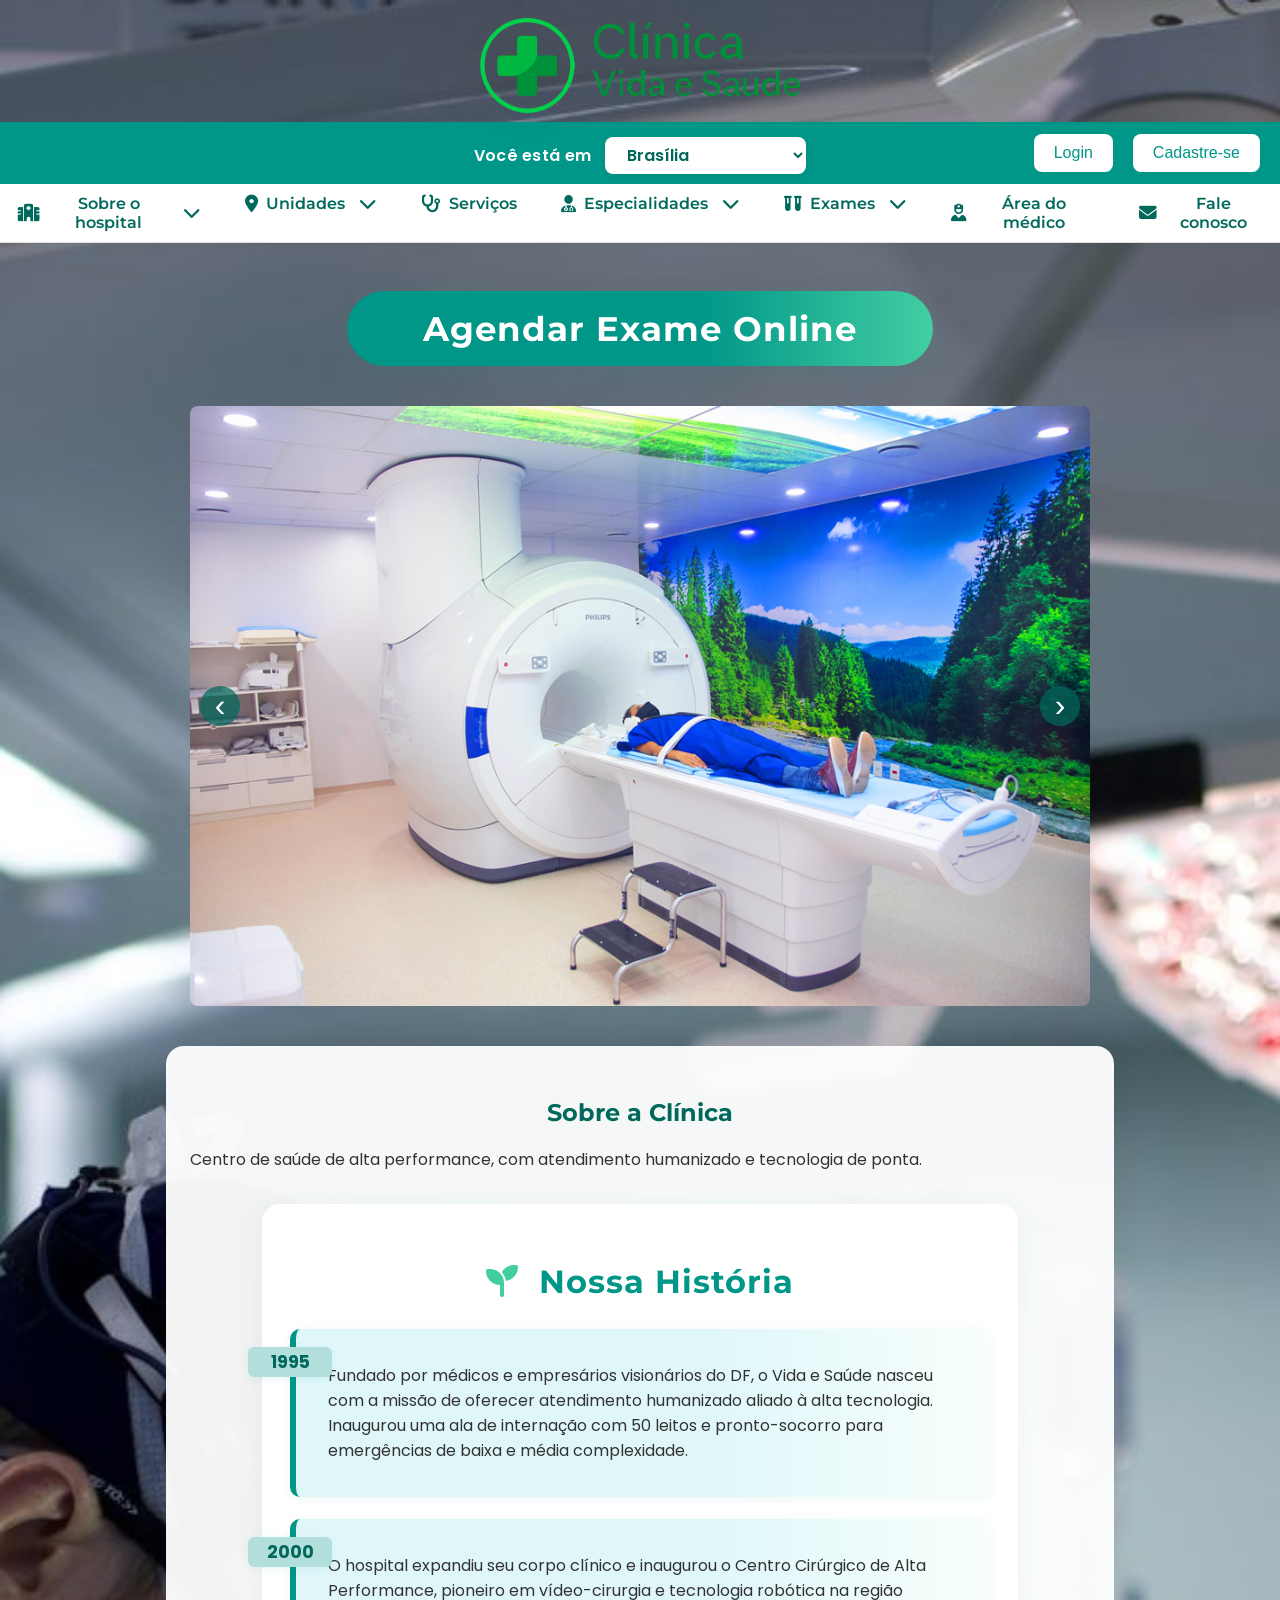
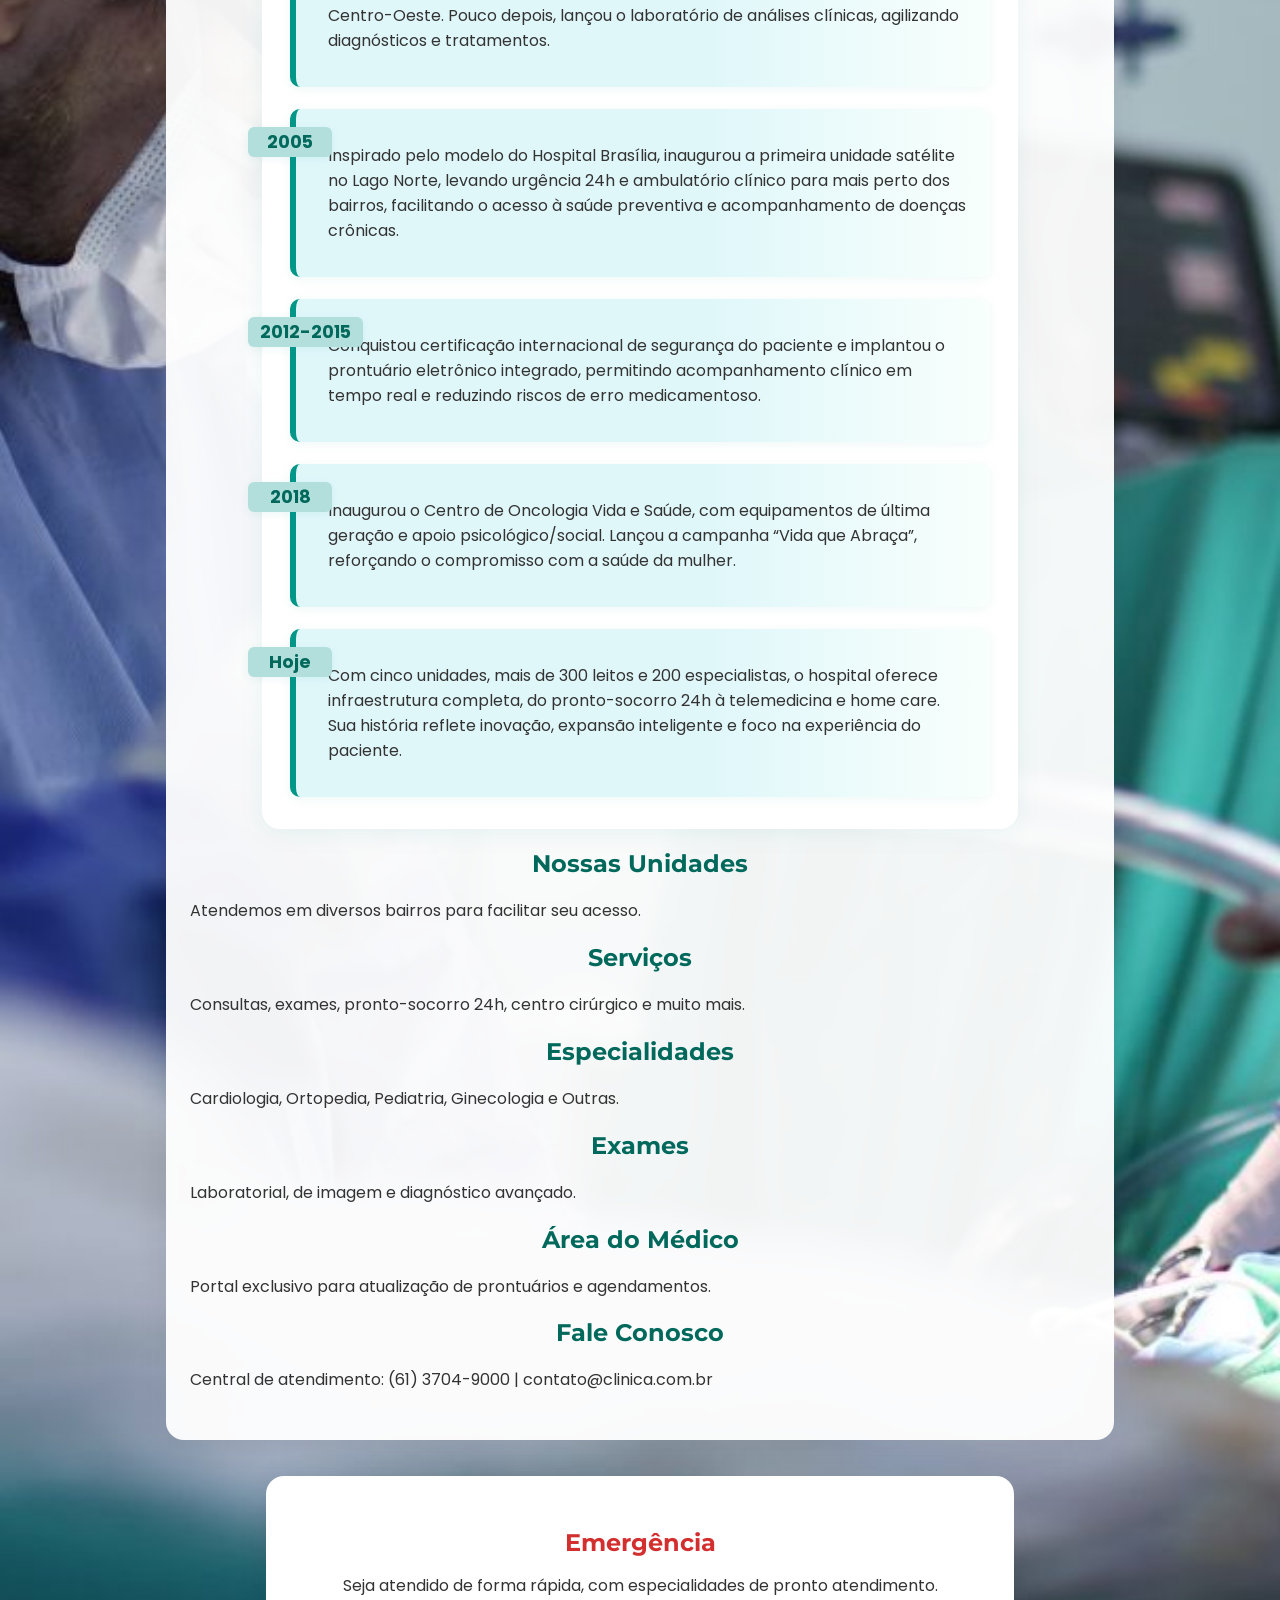
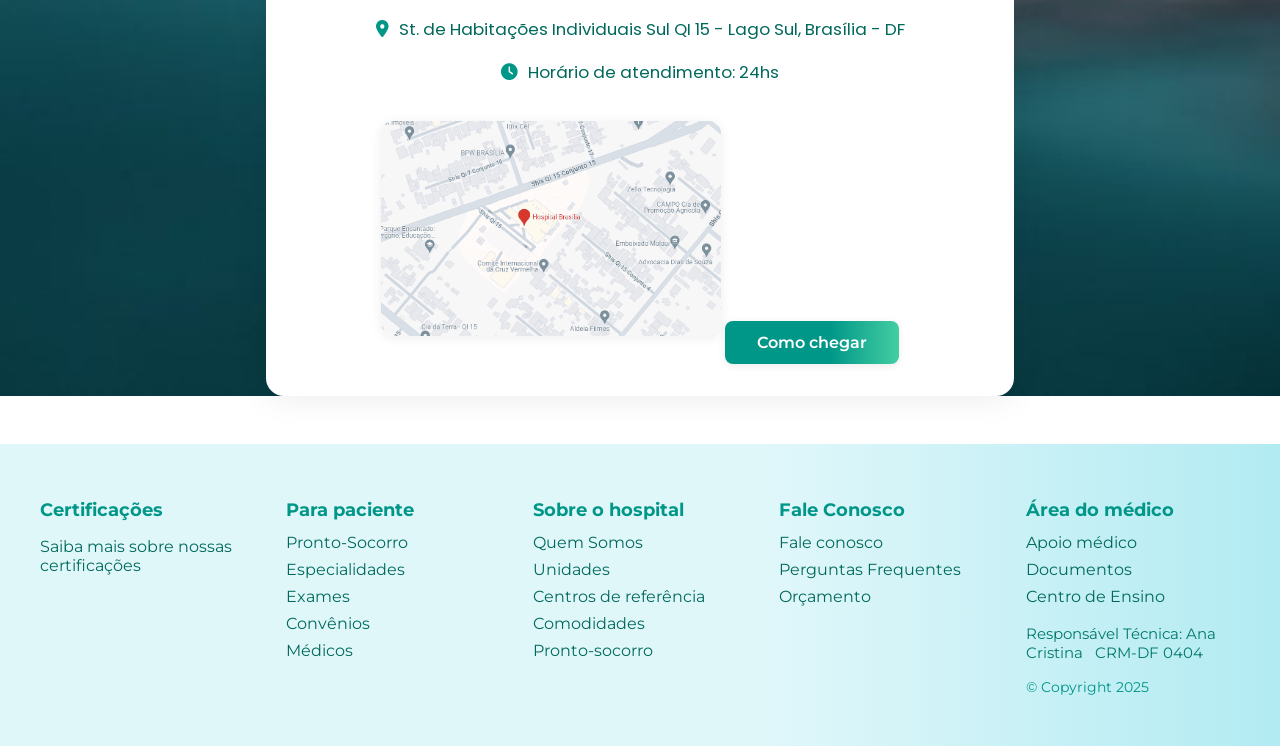
==== html/index.html @ c8186b6a "first commit" ====
<!DOCTYPE html>
<html lang="pt-BR">
<head>
  <meta charset="UTF-8">
  <meta name="viewport" content="width=device-width, initial-scale=1.0">
  <title>Bem-vindo - Clínica Vida e Saúde</title>
  <link rel="stylesheet" href="../css/styleindex.css">
  <link rel="stylesheet" href="../css/carrossel.css">
  <link rel="stylesheet" href="https://cdnjs.cloudflare.com/ajax/libs/font-awesome/6.5.0/css/all.min.css">
</head>
<body>
  <div class="page-background">
    <!-- Imagem do fundo -->
    <div class="top-image-container">
      <img src="../images/topo22.png" alt="Topo Clínica" class="top-image">
    </div>

    <!-- Cabeçalho 1 -->
    <header class="header">
      <div>
        <label for="estado-select">Você está em</label>
        <select id="estado-select">
          <option>Brasília</option>
          <option>São Paulo</option>
          <option>Rio de Janeiro</option>
          <option>Minas Gerais</option>
          <option>Bahia</option>
          <option>Paraná</option>
          <option>Pernambuco</option>
          <option>Ceará</option>
          <option>Rio Grande do Sul</option>
          <option>Goiás</option>
          <option>Pará</option>
        </select>
      </div>
      <div class="header-buttons">
        <button class="btn-login" onclick="window.location.href='login.html'">Login</button>
        <button class="btn-cadastro" onclick="window.location.href='registro.html'">Cadastre-se</button>
      </div>
    </header>

    <!-- Barra de navegação com botões -->
    <nav class="header-nav">
      <ul>
        <li class="dropdown has-dropdown">
          <button type="button">
            <i class="fas fa-hospital"></i> Sobre o hospital <i class="fas fa-chevron-down chevron"></i>
          </button>
          <ul class="dropdown-content">
            <li><a href="#sobre">Nossa história</a></li>
          </ul>
        </li>
        <li class="dropdown has-dropdown">
          <button type="button">
            <i class="fas fa-map-marker-alt"></i> Unidades <i class="fas fa-chevron-down chevron"></i>
          </button>
          <ul class="dropdown-content">
            <li><a href="#unidades">Brasília</a></li>
            <li><a href="#unidades">São Paulo</a></li>
            <li><a href="#unidades">Rio de Janeiro</a></li>
            <li><a href="#unidades">Minas Gerais</a></li>
            <li><a href="#unidades">Pará</a></li>
            <li><a href="#unidades">Santa Catarina</a></li>
          </ul>
        </li>
        <li><button type="button"><i class="fas fa-stethoscope"></i> Serviços</button></li>
        <li class="dropdown has-dropdown">
          <button type="button">
            <i class="fas fa-user-md"></i> Especialidades <i class="fas fa-chevron-down chevron"></i>
          </button>
          <ul class="dropdown-content">
            <li><a href="#cardiologia">Cardiologia</a></li>
            <li><a href="#ortopedia">Ortopedia</a></li>
            <li><a href="#pediatria">Pediatria</a></li>
            <li><a href="#ginecologia">Ginecologia</a></li>
            <li><a href="#dermatologia">Dermatologia</a></li>
          </ul>
        </li>
        <li class="dropdown has-dropdown">
          <button type="button">
            <i class="fas fa-vials"></i> Exames <i class="fas fa-chevron-down chevron"></i>
          </button>
          <ul class="dropdown-content">
            <li><a href="#laboratorial">Laboratorial</a></li>
            <li><a href="#imagem">Imagem</a></li>
            <li><a href="#diagnostico">Diagnóstico Avançado</a></li>
          </ul>
        </li>
        <li><button type="button"><i class="fas fa-user-nurse"></i> Área do médico</button></li>
        <li><button type="button"><i class="fas fa-envelope"></i> Fale conosco</button></li>
      </ul>
    </nav>

    <!-- Barra de busca -->
    <div class="agendar-container">
      <button class="btn-agendar-grande" onclick="window.location.href='agendar.html'">
        Agendar Exame Online
      </button>
    </div>

    <!-- Carrossel de imagens abaixo do cabeçalho -->
    <section class="carrossel">
      <div class="faixa-carrossel">
        <div class="item-carrossel"><img src="../images/1.jpg" alt="Ambiente 1"></div>
        <div class="item-carrossel"><img src="../images/2.jpg" alt="Ambiente 2"></div>
        <div class="item-carrossel"><img src="../images/3.jpg" alt="Ambiente 3"></div>
      </div>
      <button class="botao-carrossel anterior">‹</button>
      <button class="botao-carrossel proximo">›</button>
    </section>

    <!-- Container das abas -->
    <div class="container">
      <section class="tabs">
        <div class="tab-panels">
          <div id="sobre" class="tab-panel active">
            <h2>Sobre a Clínica</h2>
            <p>Centro de saúde de alta performance, com atendimento humanizado e tecnologia de ponta.</p>
            <div class="historia-container">
              <h2 class="historia-titulo">
                <i class="fas fa-seedling"></i> Nossa História
              </h2>
              <div class="historia-timeline">
                <div class="historia-bloco">
                  <span class="historia-ano">1995</span>
                  <p>
                    Fundado por médicos e empresários visionários do DF, o Vida e Saúde nasceu com a missão de oferecer atendimento humanizado aliado à alta tecnologia. Inaugurou uma ala de internação com 50 leitos e pronto-socorro para emergências de baixa e média complexidade.
                  </p>
                </div>
                <div class="historia-bloco">
                  <span class="historia-ano">2000</span>
                  <p>
                    O hospital expandiu seu corpo clínico e inaugurou o Centro Cirúrgico de Alta Performance, pioneiro em vídeo-cirurgia e tecnologia robótica na região Centro-Oeste. Pouco depois, lançou o laboratório de análises clínicas, agilizando diagnósticos e tratamentos.
                  </p>
                </div>
                <div class="historia-bloco">
                  <span class="historia-ano">2005</span>
                  <p>
                    Inspirado pelo modelo do Hospital Brasília, inaugurou a primeira unidade satélite no Lago Norte, levando urgência 24h e ambulatório clínico para mais perto dos bairros, facilitando o acesso à saúde preventiva e acompanhamento de doenças crônicas.
                  </p>
                </div>
                <div class="historia-bloco">
                  <span class="historia-ano">2012-2015</span>
                  <p>
                    Conquistou certificação internacional de segurança do paciente e implantou o prontuário eletrônico integrado, permitindo acompanhamento clínico em tempo real e reduzindo riscos de erro medicamentoso.
                  </p>
                </div>
                <div class="historia-bloco">
                  <span class="historia-ano">2018</span>
                  <p>
                    Inaugurou o Centro de Oncologia Vida e Saúde, com equipamentos de última geração e apoio psicológico/social. Lançou a campanha “Vida que Abraça”, reforçando o compromisso com a saúde da mulher.
                  </p>
                </div>
                <div class="historia-bloco">
                  <span class="historia-ano">Hoje</span>
                  <p>
                    Com cinco unidades, mais de 300 leitos e 200 especialistas, o hospital oferece infraestrutura completa, do pronto-socorro 24h à telemedicina e home care. Sua história reflete inovação, expansão inteligente e foco na experiência do paciente.
                  </p>
                </div>
              </div>
            </div>
          </div>
          <div id="unidades" class="tab-panel">
            <h2>Nossas Unidades</h2>
            <p>Atendemos em diversos bairros para facilitar seu acesso.</p>
          </div>
          <div id="servicos" class="tab-panel">
            <h2>Serviços</h2>
            <p>Consultas, exames, pronto-socorro 24h, centro cirúrgico e muito mais.</p>
          </div>
          <div id="especialidades" class="tab-panel">
            <h2>Especialidades</h2>
            <p>Cardiologia, Ortopedia, Pediatria, Ginecologia e Outras.</p>
          </div>
          <div id="exames" class="tab-panel">
            <h2>Exames</h2>
            <p>Laboratorial, de imagem e diagnóstico avançado.</p>
          </div>
          <div id="area-medico" class="tab-panel">
            <h2>Área do Médico</h2>
            <p>Portal exclusivo para atualização de prontuários e agendamentos.</p>
          </div>
          <div id="contato" class="tab-panel">
            <h2>Fale Conosco</h2>
            <p>Central de atendimento: (61) 3704-9000 | contato@clinica.com.br</p>
          </div>
        </div>
      </section>
    </div>

    <!-- Menu hambúrguer -->
    <button id="menu-toggle" class="hamburger" aria-label="Abrir menu">
      <span></span>
      <span></span>
      <span></span>
    </button>

    <!-- Sidebar -->
    <nav id="sidebar" class="sidebar">
      <ul>
        <li class="dropdown">
          <button type="button">
            <i class="fas fa-hospital"></i> Sobre o hospital <i class="fas fa-chevron-down chevron"></i>
          </button>
          <ul class="dropdown-content">
            <li><a href="#sobre">Nossa história</a></li>
          </ul>
        </li>
        <li class="dropdown">
          <button type="button">
            <i class="fas fa-map-marker-alt"></i> Unidades <i class="fas fa-chevron-down chevron"></i>
          </button>
          <ul class="dropdown-content">
            <li><a href="#unidades">Brasília</a></li>
            <li><a href="#unidades">São Paulo</a></li>
            <li><a href="#unidades">Rio de Janeiro</a></li>
            <li><a href="#unidades">Minas Gerais</a></li>
            <li><a href="#unidades">Pará</a></li>
            <li><a href="#unidades">Santa Catarina</a></li>
          </ul>
        </li>
        <li class="dropdown">
          <button type="button">
            <i class="fas fa-user-md"></i> Especialidades <i class="fas fa-chevron-down chevron"></i>
          </button>
          <ul class="dropdown-content">
            <li><a href="#cardiologia">Cardiologia</a></li>
            <li><a href="#ortopedia">Ortopedia</a></li>
            <li><a href="#pediatria">Pediatria</a></li>
            <li><a href="#ginecologia">Ginecologia</a></li>
            <li><a href="#dermatologia">Dermatologia</a></li>
          </ul>
        </li>
        <li class="dropdown">
          <button type="button">
            <i class="fas fa-vials"></i> Exames <i class="fas fa-chevron-down chevron"></i>
          </button>
          <ul class="dropdown-content">
            <li><a href="#laboratorial">Laboratorial</a></li>
            <li><a href="#imagem">Imagem</a></li>
            <li><a href="#diagnostico">Diagnóstico Avançado</a></li>
          </ul>
        </li>
        <li><a href="#area-medico"><i class="fas fa-user-nurse"></i> Área do médico</a></li>
        <li><a href="#contato"><i class="fas fa-envelope"></i> Fale conosco</a></li>
        <li><button class="btn-login" onclick="window.location.href='login.html'"><i class="fas fa-sign-in-alt"></i> Login</button></li>
        <li><button class="btn-cadastro" onclick="window.location.href='registro.html'"><i class="fas fa-user-plus"></i> Cadastro</button></li>
      </ul>
    </nav>

    <!-- Área de Emergência -->
    <section class="emergency">
      <h2>Emergência</h2>
      <p>Seja atendido de forma rápida, com especialidades de pronto atendimento.</p>
      <div class="info">
        <p><i class="fas fa-map-marker-alt"></i> St. de Habitações Individuais Sul QI 15 - Lago Sul, Brasília - DF</p>
        <p><i class="fas fa-clock"></i> Horário de atendimento: 24hs</p>
      </div>
      <img src="../images/mapa.png" alt="Mapa do hospital">
      <button class="btn-como-chegar" onclick="window.open('https://www.google.com/maps/place/St.+de+Habita%C3%A7%C3%B5es+Individuais+Sul+QI+15+-+Asa+Sul,+Bras%C3%ADlia+-+DF/@-15.8519686,-47.8869258,16z/data=!3m1!4b1!4m6!3m5!1s0x935a24fe02badadf:0x57f5bb041e1db2c3!8m2!3d-15.8506946!4d-47.8822231!16s%2Fg%2F11bwfzrggs?entry=ttu&g_ep=EgoyMDI1MDUyMS4wIKXMDSoASAFQAw%3D%3D')">Como chegar</button>
    </section>

    <div id="mensagem-flutuante" class="mensagem-flutuante">
      Central de atendimento: (61) 3704-9000 | contato@clinica.com.br
    </div>
  </div>

  <footer class="footer-infos">
    <div class="footer-container">
      <div class="footer-col">
        <h3>Certificações</h3>
        <p><a href="#">Saiba mais sobre nossas certificações</a></p>
      </div>
      <div class="footer-col">
        <h3>Para paciente</h3>
        <ul>
          <li><a href="#">Pronto-Socorro</a></li>
          <li><a href="#">Especialidades</a></li>
          <li><a href="#">Exames</a></li>
          <li><a href="#">Convênios</a></li>
          <li><a href="#">Médicos</a></li>
        </ul>
      </div>
      <div class="footer-col">
        <h3>Sobre o hospital</h3>
        <ul>
          <li><a href="#">Quem Somos</a></li>
          <li><a href="#">Unidades</a></li>
          <li><a href="#">Centros de referência</a></li>
          <li><a href="#">Comodidades</a></li>
          <li><a href="#">Pronto-socorro</a></li>
        </ul>
      </div>
      <div class="footer-col">
        <h3>Fale Conosco</h3>
        <ul>
          <li><a href="#">Fale conosco</a></li>
          <li><a href="#">Perguntas Frequentes</a></li>
          <li><a href="#">Orçamento</a></li>
        </ul>
      </div>
      <div class="footer-col">
        <h3>Área do médico</h3>
        <ul>
          <li><a href="#">Apoio médico</a></li>
          <li><a href="#">Documentos</a></li>
          <li><a href="#">Centro de Ensino</a></li>
        </ul>
        <p class="footer-rt">
          Responsável Técnica: Ana Cristina &nbsp; CRM-DF 0404
        </p>
        <p class="footer-copy">
          © Copyright 2025
        </p>
      </div>
    </div>
  </footer>

  <script src="../javascript/carrossel.js"></script>
  <script src="../javascript/tabs.js"></script>
  <script src="../javascript/sidebar.js"></script>
  <script src="../javascript/homebar.js"></script>
</body>
</html>
---- css/styleindex.css ----
@import url('https://fonts.googleapis.com/css2?family=Poppins:wght@400;600&family=Montserrat:wght@600;700&display=swap');

body {
  font-family: 'Poppins', Arial, sans-serif;
  margin: 0;
  padding: 0;
  color: #333;
  min-height: 100vh;
}

.page-background {
  background: url('../images/fundoindex.jpg') no-repeat center center / cover;
  min-height: 100vh;
  width: 100vw;
  position: relative;
}

/* Imagem por cima do fundo */
.top-image-container {
  width: 100%;
  display: flex;
  justify-content: center;
  align-items: flex-start;
  margin-top: 0;
  z-index: 2;
  position: relative;
}
.top-image {
  max-width: 320px;
  width: 100%;
  margin: 18px 0 0 0;
  filter: drop-shadow(0 4px 16px rgba(0,0,0,0.09));
}

/* Header */
.header {
  display: flex;
  justify-content: center; 
  align-items: center;
  padding: 10px 20px;
  background-color: #009688;
  color: white;
  position: relative;
}
.header-buttons {
  position: absolute;
  right: 20px; 
  display: flex;
  gap: 10px;
}
.header label {
  color: #fff;
  font-weight: 600;
  margin-right: 10px;
  font-size: 1em;
  letter-spacing: 0.02em;
}
#estado-select {
  font-size: 1em;
  border-radius: 8px;
  border: none;
  padding: 6px 18px;
  font-weight: 600;
  background: #fff;
  color: #00695c;
  box-shadow: 0 2px 8px rgba(0, 0, 0, 0.06);
  transition: box-shadow 0.2s;
  outline: none;
}
#estado-select:focus {
  box-shadow: 0 0 0 2px #43cea2;
}

/* Barra de navegação */
.header-nav {
  background: #fff;
  display: flex;
  justify-content: center;
  align-items: center;
  border-bottom: 1px solid #e0e0e0;
  box-shadow: 0 2px 8px rgba(0,0,0,0.03);
  font-family: 'Montserrat', Arial, sans-serif;
}
.header-nav ul {
  display: flex;
  gap: 8px;
  padding: 0;
  margin: 0;
  list-style: none;
}
.header-nav li {
  position: relative;
}
.header-nav button, .header-nav a {
  background: none;
  border: none;
  color: #00695c;
  font-size: 1em;
  font-family: 'Montserrat', Arial, sans-serif;
  font-weight: 600;
  padding: 10px 18px;
  border-radius: 22px;
  display: flex;
  align-items: center;
  gap: 8px;
  cursor: pointer;
  transition: background 0.18s, color 0.18s;
  text-decoration: none;
}
.header-nav button:hover, .header-nav a:hover,
.header-nav button:focus, .header-nav a:focus {
  background: #e0f2f1;
  color: #009688;
}
.header-nav i {
  font-size: 1.1em;
}
.dropdown-content {
  display: none;
  position: absolute;
  top: 110%;
  left: 0;
  background: #fff;
  min-width: 180px;
  box-shadow: 0 4px 16px rgba(0,0,0,0.10);
  border-radius: 10px;
  z-index: 100;
  padding: 8px 0;
}
.dropdown-content li a {
  color: #00695c;
  text-decoration: none;
  display: block;
  padding: 10px 20px;
  font-size: 0.98em;
  border-radius: 8px;
  transition: background 0.18s, color 0.18s;
}
.dropdown-content li a:hover {
  background: #e0f2f1;
  color: #009688;
}
.dropdown:hover .dropdown-content,
.dropdown:focus-within .dropdown-content {
  display: block;
}


.header-nav .dropdown-content {
  display: none;
  position: absolute;
  top: 110%;
  left: 0;
  background: #fff;
  min-width: 180px;
  box-shadow: 0 4px 16px rgba(0,0,0,0.10);
  border-radius: 10px;
  z-index: 100;
  padding: 8px 0;
}

.header-nav .dropdown.open .dropdown-content {
  display: block;
}


.header-nav .chevron {
  margin-left: 6px;
  transition: transform 0.2s;
}

.header-nav .dropdown.open .chevron {
  transform: rotate(180deg);
}

/* Barra de busca */
.busca-container {
  display: flex;
  justify-content: center;
  align-items: center;
  margin: 28px 0 18px 0;
  gap: 0;
}
.busca-container input[type="text"] {
  width: 320px;
  max-width: 80vw;
  padding: 12px 16px;
  border-radius: 24px 0 0 24px;
  border: 1px solid #ccc;
  font-size: 1em;
  outline: none;
  box-shadow: 0 2px 8px rgba(0,0,0,0.04);
  transition: border 0.2s;
}
.busca-container input[type="text"]:focus {
  border: 1.5px solid #009688;
}
.busca-container button {
  padding: 12px 28px;
  border-radius: 0 24px 24px 0;
  border: none;
  background: linear-gradient(90deg, #009688 60%, #43cea2 100%);
  color: #fff;
  font-size: 1em;
  font-weight: 600;
  cursor: pointer;
  box-shadow: 0 2px 8px rgba(0,0,0,0.08);
  transition: background 0.2s, transform 0.2s;
}
.busca-container button:hover {
  background: linear-gradient(90deg, #00695c 60%, #009688 100%);
  transform: translateY(-2px) scale(1.04);
}


.sidebar {
  background-color: #f5f5f5;
  padding: 20px;
  width: 250px;
  position: fixed;
  top: 0;
  left: -250px; 
  height: 100%;
  overflow-y: auto;
  box-shadow: 2px 0 8px rgba(0, 0, 0, 0.1);
  transition: left 0.3s ease, opacity 0.3s ease; 
  opacity: 0; 
  pointer-events: none; 
}
.sidebar.open {
  left: 0; 
  opacity: 1; 
  pointer-events: auto; 
}
.sidebar ul {
  list-style: none;
  padding: 0;
  margin: 0;
}
.sidebar ul li {
  margin-bottom: 15px;
}
.sidebar ul li a, .sidebar ul li button {
  display: flex;
  align-items: center;
  text-decoration: none;
  color: #00695c;
  font-size: 1em;
  font-weight: 600;
  padding: 10px 15px;
  border-radius: 8px;
  transition: background-color 0.3s ease, color 0.3s ease;
  background: none;
  border: none;
  cursor: pointer;
}
.sidebar ul li a:hover, .sidebar ul li button:hover {
  background-color: #e0f2f1;
  color: #004d40;
}
.sidebar ul li a i, .sidebar ul li button i {
  margin-right: 10px;
}

/* Botão hambúrguer */
.hamburger {
  position: fixed;
  top: 16px;
  left: 20px;
  z-index: 1102;
  width: 48px;
  height: 48px;
  background: rgba(255, 255, 255, 0.95);
  border: none;
  border-radius: 50%;
  box-shadow: 0 2px 8px rgba(0, 0, 0, 0.1);
  display: flex;
  flex-direction: column;
  justify-content: center;
  align-items: center;
  cursor: pointer;
  transition: box-shadow 0.2s, background 0.2s;
}
.hamburger:hover {
  box-shadow: 0 4px 16px rgba(0, 0, 0, 0.18);
  background: #e0f2f1;
}
.hamburger span {
  display: block;
  width: 26px;
  height: 3.5px;
  margin: 4px 0;
  background: #00695c;
  border-radius: 2px;
  transition: all 0.3s;
}
.sidebar.open ~ .hamburger span:nth-child(1) {
  transform: translateY(7px) rotate(45deg);
}
.sidebar.open ~ .hamburger span:nth-child(2) {
  opacity: 0;
}
.sidebar.open ~ .hamburger span:nth-child(3) {
  transform: translateY(-7px) rotate(-45deg);
}

/* Container centralizado e com sombra */
.container {
  max-width: 900px;
  margin: 32px auto;
  background: rgba(255,255,255,0.95);
  border-radius: 18px;
  box-shadow: 0 4px 32px rgba(0,0,0,0.07);
  padding: 32px 24px;
}

h1, h2 {
  text-align: center;
  color: #00695c;
  font-family: 'Montserrat', Arial, sans-serif;
  font-weight: 700;
}

.tab-buttons {
  display: flex;
  flex-wrap: wrap;
  justify-content: center;
  gap: 16px;
  margin-bottom: 24px;
}

.tab-buttons button {
  background: linear-gradient(90deg, #009688 60%, #43cea2 100%);
  color: #fff;
  border: none;
  border-radius: 24px;
  padding: 12px 32px;
  font-size: 1.1em;
  font-family: 'Montserrat', Arial, sans-serif;
  font-weight: 600;
  cursor: pointer;
  box-shadow: 0 2px 8px rgba(0,0,0,0.08);
  transition: background 0.2s, transform 0.2s, box-shadow 0.2s;
  outline: none;
}
.tab-buttons button.active,
.tab-buttons button:hover {
  background: linear-gradient(90deg, #00695c 60%, #009688 100%);
  transform: translateY(-2px) scale(1.04);
  box-shadow: 0 4px 16px rgba(0,150,136,0.10);
}

/* Emergência */
.emergency {
  background: #fff;
  border-radius: 18px;
  box-shadow: 0 4px 32px rgba(0,0,0,0.07);
  max-width: 700px;
  margin: 36px auto 24px auto;
  padding: 32px 24px;
  text-align: center;
}
.emergency h2 {
  color: #d32f2f;
  margin-bottom: 10px;
}
.emergency .info {
  margin: 18px 0;
  color: #00695c;
  font-size: 1.05em;
}
.emergency .info i {
  margin-right: 6px;
  color: #009688;
}
.emergency img {
  width: 100%;
  max-width: 340px;
  margin: 18px 0 12px 0;
  border-radius: 12px;
  box-shadow: 0 2px 12px rgba(0,0,0,0.07);
}
.btn-como-chegar {
  background: linear-gradient(90deg, #009688 60%, #43cea2 100%);
  color: #fff;
  border: none;
  border-radius: 8px;
  padding: 12px 32px;
  font-size: 1em;
  font-family: 'Montserrat', Arial, sans-serif;
  font-weight: 600;
  cursor: pointer;
  transition: background 0.2s, transform 0.2s, box-shadow 0.2s;
  box-shadow: 0 2px 8px rgba(0,0,0,0.08);
}
.btn-como-chegar:hover {
  background: linear-gradient(90deg, #00695c 60%, #009688 100%);
  transform: translateY(-2px) scale(1.04);
}


.mensagem-flutuante {
  display: none; 
  position: fixed;
  top: 50%;
  left: 50%;
  transform: translate(-50%, -50%);
  background-color: #fff; 
  color: #000; 
  padding: 20px 30px;
  border-radius: 8px;
  box-shadow: 0 4px 15px rgba(0, 0, 0, 0.3);
  z-index: 1000;
  font-size: 1.2em;
  text-align: center;
}

/* História */
.historia-container {
  background: #fff;
  border-radius: 18px;
  box-shadow: 0 4px 24px rgba(0,150,136,0.08);
  padding: 32px 28px;
  margin: 32px auto 0 auto;
  max-width: 700px;
  position: relative;
  animation: fadeIn 1s;
}

.historia-titulo {
  text-align: center;
  color: #009688;
  font-family: 'Montserrat', Arial, sans-serif;
  font-size: 2em;
  font-weight: 700;
  margin-bottom: 28px;
  letter-spacing: 1px;
}

.historia-titulo i {
  margin-right: 10px;
  color: #43cea2;
}

.historia-timeline {
  display: flex;
  flex-direction: column;
  gap: 22px;
}

.historia-bloco {
  background: linear-gradient(90deg, #e0f7fa 60%, #f8fffc 100%);
  border-left: 6px solid #009688;
  border-radius: 10px;
  padding: 18px 22px 18px 32px;
  position: relative;
  box-shadow: 0 2px 12px rgba(0,150,136,0.07);
}

.historia-ano {
  font-size: 1.1em;
  font-weight: 700;
  color: #00695c;
  background: #b2dfdb;
  border-radius: 6px;
  padding: 2px 12px;
  position: absolute;
  left: -48px;
  top: 18px;
  min-width: 60px;
  text-align: center;
  box-shadow: 0 2px 8px rgba(0,150,136,0.08);
}

@media (max-width: 800px) {
  .historia-container {
    padding: 18px 6vw;
    max-width: 98vw;
  }
  .historia-ano {
    position: static;
    display: inline-block;
    margin-bottom: 8px;
    left: 0;
    top: 0;
  }
  .historia-bloco {
    padding-left: 18px;
  }
}

@keyframes fadeIn {
  from { opacity: 0; transform: translateY(30px);}
  to { opacity: 1; transform: translateY(0);}
}

/* Responsivo */
@media (max-width: 900px) {
  .container {
    max-width: 98vw;
    padding: 18px 4vw;
  }
  .sidebar {
    width: 80vw;
    min-width: 160px;
    padding-top: 60px;
  }
}
@media (max-width: 600px) {
  .container {
    margin: 12px auto;
    padding: 10px 2vw;
  }
  .sidebar {
    width: 90vw;
    min-width: 120px;
    padding-top: 50px;
    font-size: 0.98em;
  }
  .hamburger {
    width: 40px;
    height: 40px;
    top: 10px;
    left: 10px;
  }
}


input, select, textarea {
  font-family: 'Poppins', Arial, sans-serif;
  padding: 10px;
  margin-top: 5px;
  border: 1px solid #ccc;
  border-radius: 8px;
  font-size: 16px;
  background-color: #fff;
  color: #333;
  box-sizing: border-box;
}

input:focus, select:focus, textarea:focus {
  border-color: #00695c;
  outline: none;
  box-shadow: 0 0 5px rgba(0, 105, 92, 0.5);
}

.btn-primary, .btn-primary-entrar, .btn-primary-salvar, .btn-secondary {
  background: linear-gradient(90deg, #009688 60%, #43cea2 100%);
  color: #fff;
  border: none;
  border-radius: 8px;
  padding: 12px 24px;
  font-size: 16px;
  font-family: 'Montserrat', Arial, sans-serif;
  font-weight: 600;
  cursor: pointer;
  transition: background 0.2s, transform 0.2s, box-shadow 0.2s;
  box-shadow: 0 2px 8px rgba(0,0,0,0.08);
  margin: 10px auto;
  display: block;
}

.btn-primary:hover, .btn-primary-entrar:hover, .btn-primary-salvar:hover, .btn-secondary:hover {
  background: linear-gradient(90deg, #00695c 60%, #009688 100%);
  transform: translateY(-2px) scale(1.04);
  box-shadow: 0 4px 16px rgba(0,150,136,0.10);
}

.btn-login, .btn-cadastro {
  background-color: #fff;
  color: #009688;
  border: none;
  border-radius: 8px;
  padding: 10px 20px;
  font-size: 1em;
  cursor: pointer;
  transition: background-color 0.3s ease, color 0.3s ease;
  margin-left: 10px;
}

.btn-login:hover, .btn-cadastro:hover {
  background-color: #00796b;
  color: #fff;
}

.link {
  color: #00695c;
  text-decoration: none;
  font-size: 0.95em;
  transition: color 0.2s;
}

.link:hover {
  text-decoration: underline;
  color: #009688;
}

/* Rodapé */
.footer-infos {
  width: 100%;
  background: linear-gradient(90deg, #e0f7fa 60%, #b2ebf2 100%);
  padding: 36px 0 18px 0;
  margin-top: 48px;
  font-family: 'Montserrat', Arial, sans-serif;
  color: #00695c;
}

.footer-container {
  max-width: 1200px;
  margin: 0 auto;
  display: flex;
  flex-wrap: wrap;
  gap: 32px;
  justify-content: space-between;
}

.footer-col {
  flex: 1 1 180px;
  min-width: 180px;
  margin-bottom: 18px;
}

.footer-col h3 {
  font-size: 1.15em;
  font-weight: 700;
  margin-bottom: 12px;
  color: #009688;
}

.footer-col ul {
  list-style: none;
  padding: 0;
  margin: 0;
}

.footer-col ul li {
  margin-bottom: 8px;
}

.footer-col a {
  color: #00695c;
  text-decoration: none;
  transition: color 0.2s;
}

.footer-col a:hover {
  color: #009688;
  text-decoration: underline;
}

.footer-rt {
  font-size: 0.95em;
  margin-top: 18px;
  color: #00796b;
}

.footer-copy {
  font-size: 0.9em;
  color: #009688;
  margin-top: 6px;
}

@media (max-width: 900px) {
  .footer-container {
    flex-direction: column;
    gap: 0;
    padding: 0 6vw;
  }
  .footer-col {
    margin-bottom: 28px;
  }
}


.sidebar .dropdown-content {
  display: none;
  position: relative;
  background: #fff;
  margin-top: 8px;
  padding: 8px 0;
  border-radius: 8px;
  box-shadow: 0 4px 8px rgba(0, 0, 0, 0.1);
}

.sidebar .dropdown-content li {
  padding: 8px 16px;
}

.sidebar .dropdown-content li a {
  text-decoration: none;
  color: #00695c;
  font-size: 0.95em;
  display: block;
}

.sidebar .dropdown-content li:hover {
  background-color: #e0f2f1;
}

.sidebar .dropdown.open .dropdown-content {
  display: block;
}

.sidebar .dropdown button {
  display: flex;
  justify-content: space-between;
  align-items: center;
  width: 100%;
  background: none;
  border: none;
  color: #00695c;
  font-size: 1em;
  font-weight: 600;
  padding: 10px 15px;
  cursor: pointer;
  border-radius: 8px;
  transition: background-color 0.3s ease;
}

.sidebar .dropdown button:hover {
  background-color: #e0f2f1;
}

.sidebar .dropdown .chevron {
  transition: transform 0.3s ease;
}

.sidebar .dropdown.open .chevron {
  transform: rotate(180deg);
}

/* Agendar */
.agendar-container {
  display: flex;
  justify-content: center;
  align-items: center;
  margin: 48px 0 36px 0;
}

.btn-agendar-grande {
  background: linear-gradient(90deg, #009688 60%, #43cea2 100%);
  color: #fff;
  border: none;
  border-radius: 40px;
  padding: 17px 76px;
  font-size: 2.1em;
  font-family: 'Montserrat', Arial, sans-serif;
  font-weight: 700;
  cursor: pointer;
  box-shadow: 0 6px 24px rgba(0,150,136,0.13);
  transition: background 0.2s, transform 0.2s;
  margin: 0 auto;
  display: block;
  letter-spacing: 1px;
}

.btn-agendar-grande:hover {
  background: linear-gradient(90deg, #00695c 60%, #009688 100%);
  transform: scale(1.04);
}
---- css/carrossel.css ----
/* Carrossel principal */
.carrossel {
    position: relative;
    overflow: hidden;
    width: 100%;
    max-width: 900px;
    margin: 40px auto;
}
  
.faixa-carrossel {
    display: flex;
    transition: transform 0.5s ease-in-out;
}
  
.item-carrossel {
    min-width: 100%;
    user-select: none;
}
  
.item-carrossel img {
    display: block;
    width: 100%;
    height: auto;
    border-radius: 8px;
}
  
/* Botões de navegação */
.botao-carrossel {
    position: absolute;
    top: 50%;
    transform: translateY(-50%);
    background: rgba(0, 105, 92, 0.7);
    border: none;
    color: #fff;
    font-size: 2rem;
    width: 40px;
    height: 40px;
    border-radius: 50%;
    cursor: pointer;
    z-index: 10;
    transition: background 0.3s ease;
}
  
.botao-carrossel:hover {
    background: rgba(0, 105, 92, 1);
}
  
.botao-carrossel.anterior {
    left: 10px;
}
  
.botao-carrossel.proximo {
    right: 10px;
}
  
/* Responsividade */
@media (max-width: 600px) {
    .botao-carrossel {
      font-size: 1.5rem;
      width: 32px;
      height: 32px;
    }
}
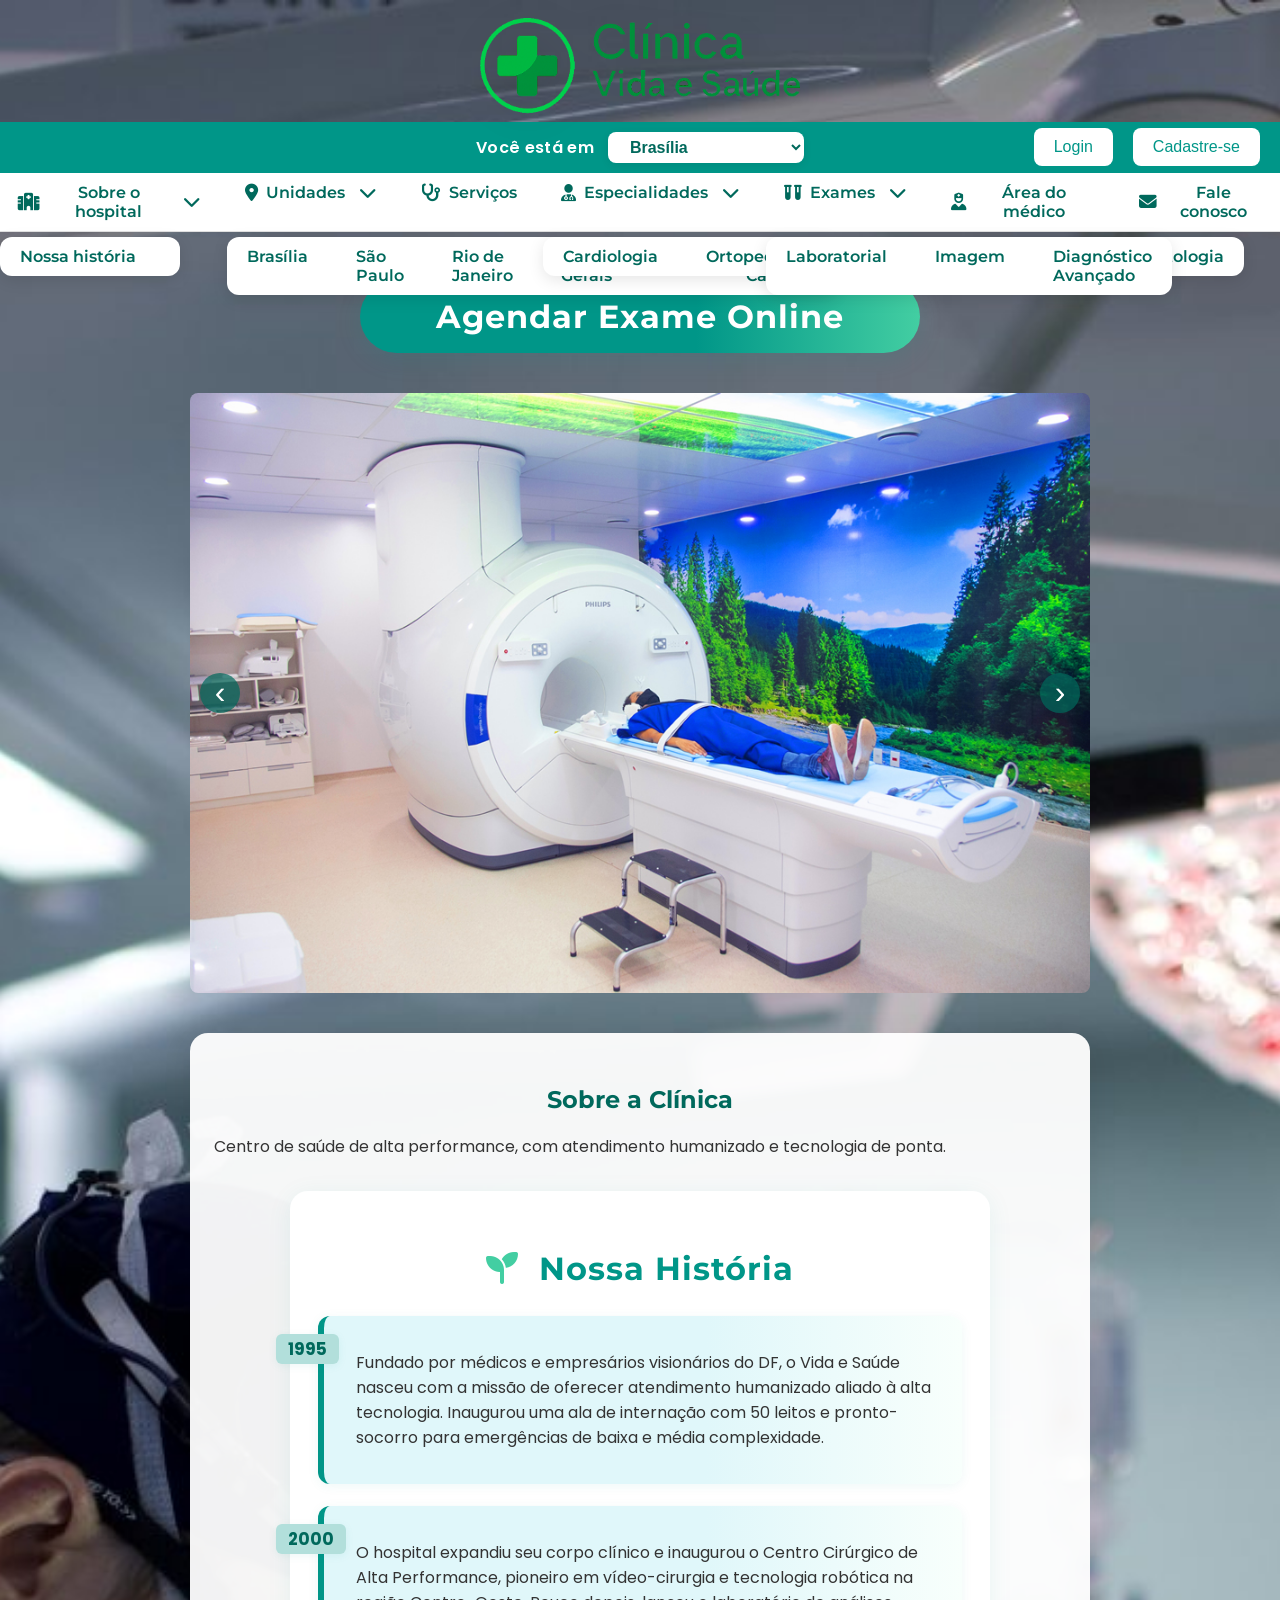
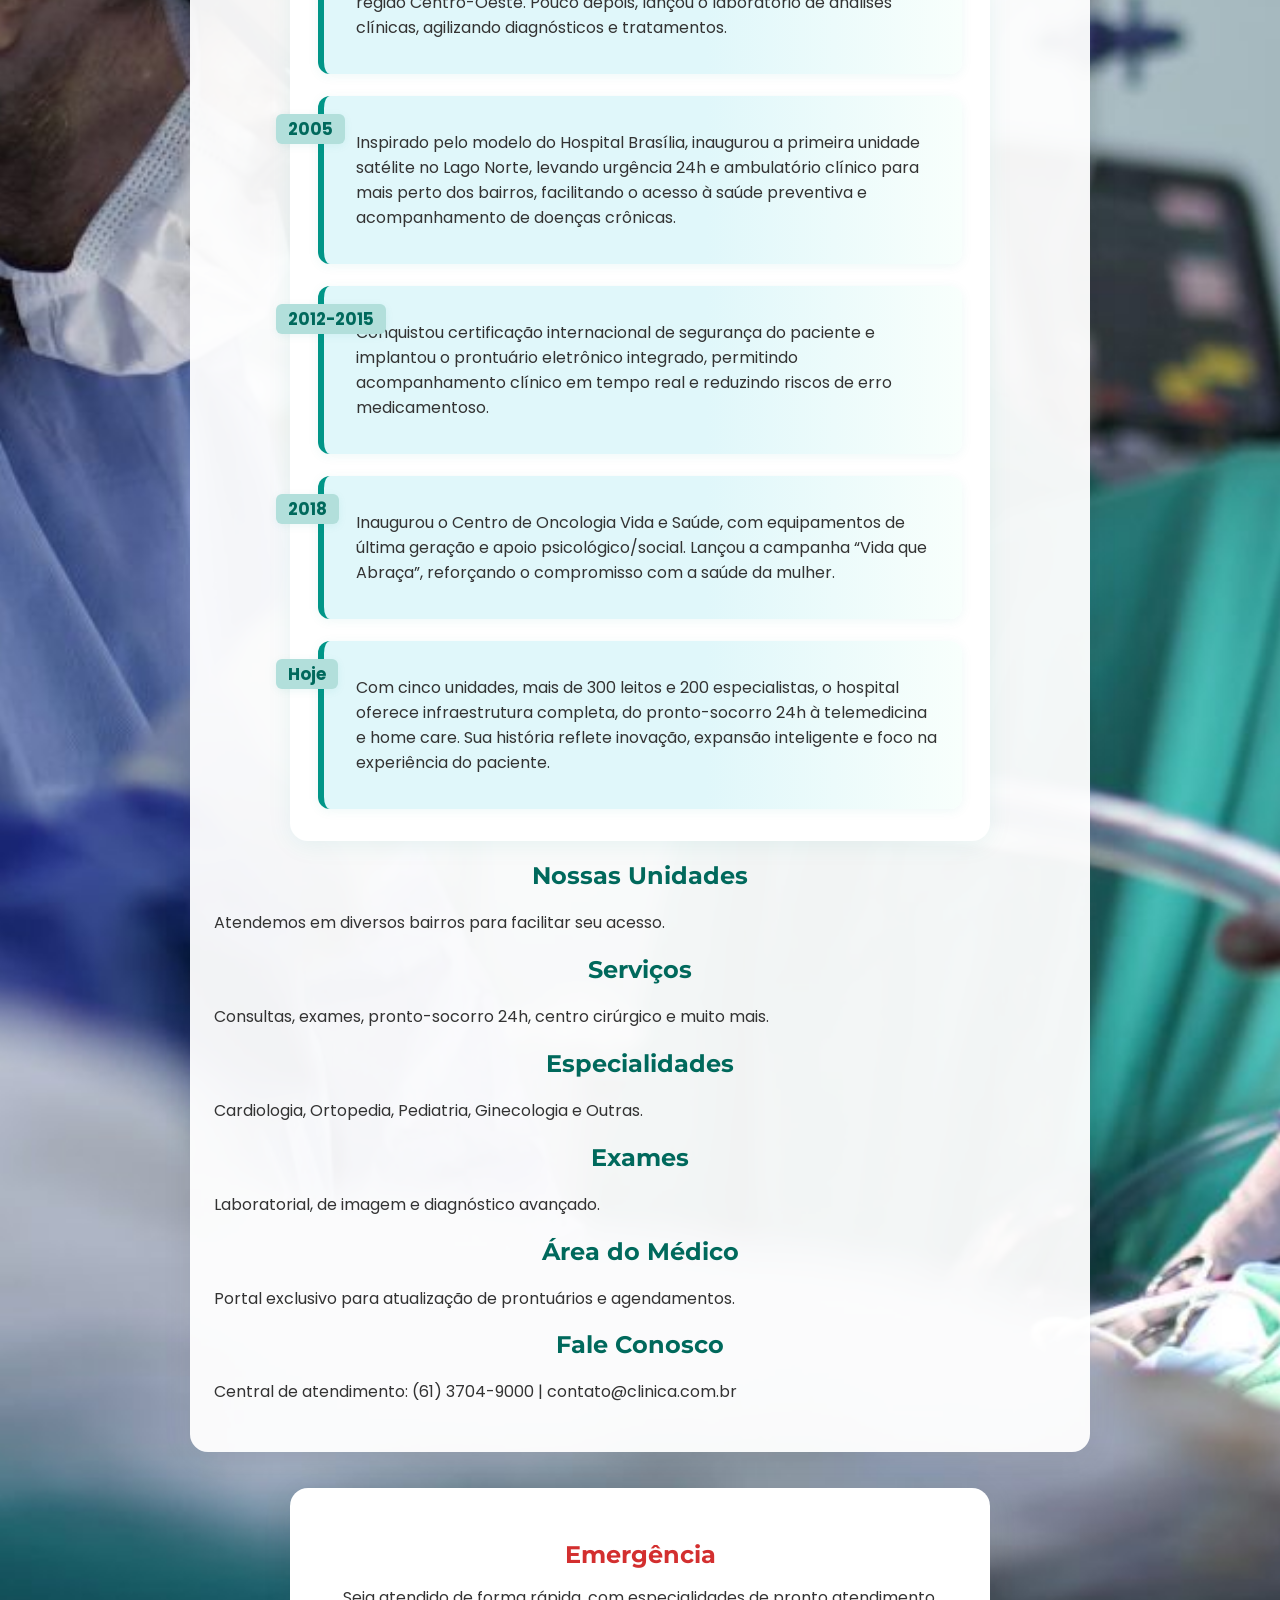
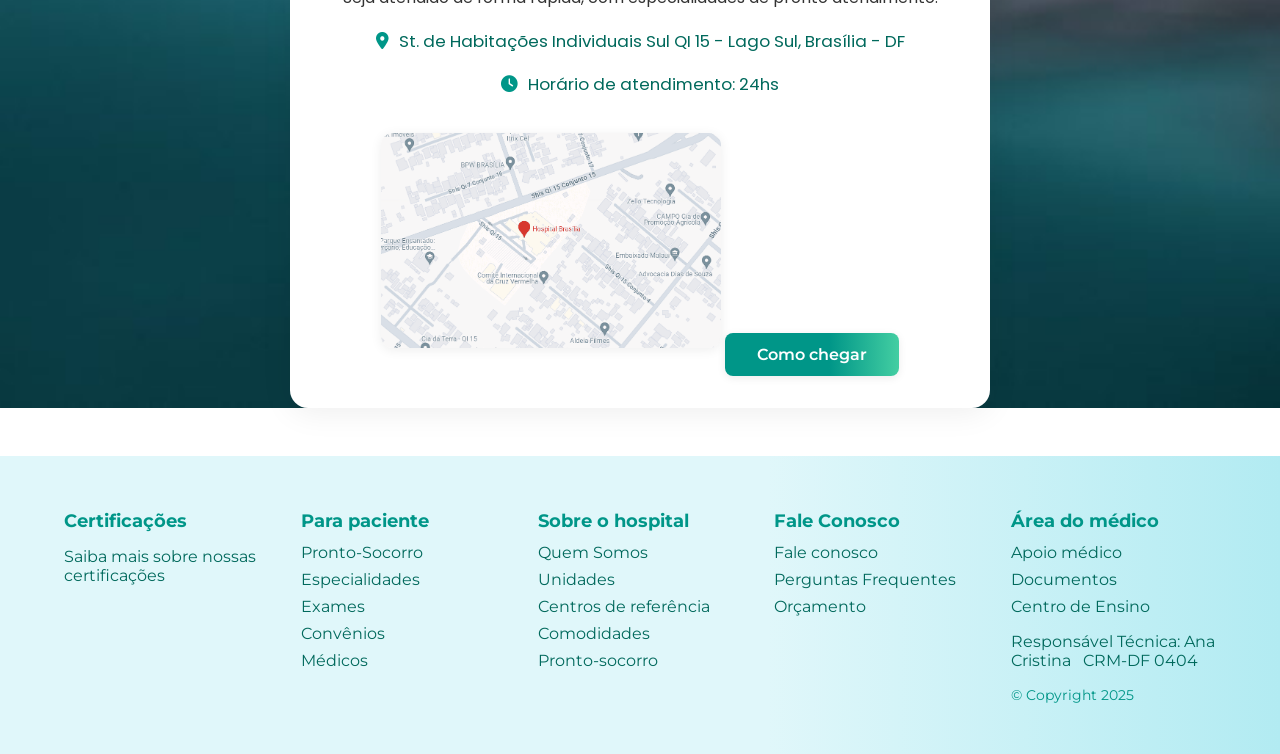
==== commit 371123b4: "refactor(css): design system, bug fixes, dark mode - Add css/variables.css with design tokens (color" ====
--- a/html/index.html
+++ b/html/index.html
@@ -4,6 +4,7 @@
   <meta charset="UTF-8">
   <meta name="viewport" content="width=device-width, initial-scale=1.0">
   <title>Bem-vindo - Clínica Vida e Saúde</title>
+  <link rel="stylesheet" href="../css/variables.css">
   <link rel="stylesheet" href="../css/styleindex.css">
   <link rel="stylesheet" href="../css/carrossel.css">
   <link rel="stylesheet" href="https://cdnjs.cloudflare.com/ajax/libs/font-awesome/6.5.0/css/all.min.css">
--- a/css/variables.css
+++ b/css/variables.css
@@ -0,0 +1,47 @@
+:root {
+  --color-primary: #009688;
+  --color-primary-dark: #00695c;
+  --color-primary-darker: #004d40;
+  --color-primary-darkest: #002c26;
+  --color-accent: #43cea2;
+  --color-bg-light: #e0f2f1;
+  --color-bg-lighter: #e0f7fa;
+  --color-text: #333;
+  --color-border: #ccc;
+  --color-white: #fff;
+  --color-error: #d32f2f;
+
+  --gradient-primary: linear-gradient(90deg, var(--color-primary) 60%, var(--color-accent) 100%);
+  --gradient-primary-hover: linear-gradient(90deg, var(--color-primary-dark) 60%, var(--color-primary) 100%);
+
+  --radius-sm: 8px;
+  --radius-md: 12px;
+  --radius-lg: 18px;
+  --radius-pill: 24px;
+  --radius-full: 50%;
+
+  --shadow-sm: 0 2px 8px rgba(0, 0, 0, 0.08);
+  --shadow-md: 0 4px 16px rgba(0, 0, 0, 0.10);
+  --shadow-lg: 0 4px 32px rgba(0, 0, 0, 0.07);
+
+  --transition: 0.2s ease;
+
+  --font-body: 'Poppins', Arial, sans-serif;
+  --font-heading: 'Montserrat', Arial, sans-serif;
+}
+
+@media (prefers-color-scheme: dark) {
+  :root {
+    --color-primary: #26a69a;
+    --color-primary-dark: #00897b;
+    --color-primary-darker: #00695c;
+    --color-primary-darkest: #004d40;
+    --color-accent: #80cbc4;
+    --color-bg-light: #1a2e2b;
+    --color-bg-lighter: #1e3530;
+    --color-text: #e0e0e0;
+    --color-border: #444;
+    --color-white: #1e1e1e;
+    --color-error: #ef5350;
+  }
+}
--- a/css/styleindex.css
+++ b/css/styleindex.css
@@ -1,11 +1,14 @@
-
 @import url('https://fonts.googleapis.com/css2?family=Poppins:wght@400;600&family=Montserrat:wght@600;700&display=swap');
 
+* {
+  box-sizing: border-box;
+}
+
 body {
-  font-family: 'Poppins', Arial, sans-serif;
+  font-family: var(--font-body);
   margin: 0;
   padding: 0;
-  color: #333;
+  color: var(--color-text);
   min-height: 100vh;
 }
 
@@ -16,39 +19,40 @@
   position: relative;
 }
 
-/* Imagem por cima do fundo */
 .top-image-container {
   width: 100%;
   display: flex;
   justify-content: center;
   align-items: flex-start;
-  margin-top: 0;
   z-index: 2;
   position: relative;
 }
+
 .top-image {
   max-width: 320px;
   width: 100%;
   margin: 18px 0 0 0;
-  filter: drop-shadow(0 4px 16px rgba(0,0,0,0.09));
+  filter: drop-shadow(0 4px 16px rgba(0, 0, 0, 0.09));
 }
 
 /* Header */
 .header {
   display: flex;
-  justify-content: center; 
+  justify-content: center;
   align-items: center;
   padding: 10px 20px;
-  background-color: #009688;
-  color: white;
+  background-color: var(--color-primary);
+  color: #fff;
   position: relative;
 }
+
 .header-buttons {
   position: absolute;
-  right: 20px; 
+  right: 20px;
   display: flex;
   gap: 10px;
 }
+
 .header label {
   color: #fff;
   font-weight: 600;
@@ -56,32 +60,35 @@
   font-size: 1em;
   letter-spacing: 0.02em;
 }
+
 #estado-select {
   font-size: 1em;
-  border-radius: 8px;
+  border-radius: var(--radius-sm);
   border: none;
   padding: 6px 18px;
   font-weight: 600;
   background: #fff;
-  color: #00695c;
-  box-shadow: 0 2px 8px rgba(0, 0, 0, 0.06);
-  transition: box-shadow 0.2s;
+  color: var(--color-primary-dark);
+  box-shadow: var(--shadow-sm);
+  transition: box-shadow var(--transition);
   outline: none;
 }
+
 #estado-select:focus {
-  box-shadow: 0 0 0 2px #43cea2;
-}
-
-/* Barra de navegação */
+  box-shadow: 0 0 0 2px var(--color-accent);
+}
+
+/* Nav bar */
 .header-nav {
   background: #fff;
   display: flex;
   justify-content: center;
   align-items: center;
   border-bottom: 1px solid #e0e0e0;
-  box-shadow: 0 2px 8px rgba(0,0,0,0.03);
-  font-family: 'Montserrat', Arial, sans-serif;
-}
+  box-shadow: 0 2px 8px rgba(0, 0, 0, 0.03);
+  font-family: var(--font-heading);
+}
+
 .header-nav ul {
   display: flex;
   gap: 8px;
@@ -89,15 +96,18 @@
   margin: 0;
   list-style: none;
 }
+
 .header-nav li {
   position: relative;
 }
-.header-nav button, .header-nav a {
+
+.header-nav button,
+.header-nav a {
   background: none;
   border: none;
-  color: #00695c;
+  color: var(--color-primary-dark);
   font-size: 1em;
-  font-family: 'Montserrat', Arial, sans-serif;
+  font-family: var(--font-heading);
   font-weight: 600;
   padding: 10px 18px;
   border-radius: 22px;
@@ -105,17 +115,22 @@
   align-items: center;
   gap: 8px;
   cursor: pointer;
-  transition: background 0.18s, color 0.18s;
+  transition: background var(--transition), color var(--transition);
   text-decoration: none;
 }
-.header-nav button:hover, .header-nav a:hover,
-.header-nav button:focus, .header-nav a:focus {
-  background: #e0f2f1;
-  color: #009688;
-}
+
+.header-nav button:hover,
+.header-nav a:hover,
+.header-nav button:focus,
+.header-nav a:focus {
+  background: var(--color-bg-light);
+  color: var(--color-primary);
+}
+
 .header-nav i {
   font-size: 1.1em;
 }
+
 .dropdown-content {
   display: none;
   position: absolute;
@@ -123,147 +138,187 @@
   left: 0;
   background: #fff;
   min-width: 180px;
-  box-shadow: 0 4px 16px rgba(0,0,0,0.10);
-  border-radius: 10px;
+  box-shadow: var(--shadow-md);
+  border-radius: var(--radius-md);
   z-index: 100;
   padding: 8px 0;
 }
+
 .dropdown-content li a {
-  color: #00695c;
+  color: var(--color-primary-dark);
   text-decoration: none;
   display: block;
   padding: 10px 20px;
   font-size: 0.98em;
-  border-radius: 8px;
-  transition: background 0.18s, color 0.18s;
-}
+  border-radius: var(--radius-sm);
+  transition: background var(--transition), color var(--transition);
+}
+
 .dropdown-content li a:hover {
-  background: #e0f2f1;
-  color: #009688;
-}
+  background: var(--color-bg-light);
+  color: var(--color-primary);
+}
+
 .dropdown:hover .dropdown-content,
-.dropdown:focus-within .dropdown-content {
+.dropdown:focus-within .dropdown-content,
+.dropdown.open .dropdown-content {
   display: block;
 }
-
-
-.header-nav .dropdown-content {
-  display: none;
-  position: absolute;
-  top: 110%;
-  left: 0;
-  background: #fff;
-  min-width: 180px;
-  box-shadow: 0 4px 16px rgba(0,0,0,0.10);
-  border-radius: 10px;
-  z-index: 100;
-  padding: 8px 0;
-}
-
-.header-nav .dropdown.open .dropdown-content {
-  display: block;
-}
-
 
 .header-nav .chevron {
   margin-left: 6px;
-  transition: transform 0.2s;
+  transition: transform var(--transition);
 }
 
 .header-nav .dropdown.open .chevron {
   transform: rotate(180deg);
 }
 
-/* Barra de busca */
+/* Search bar */
 .busca-container {
   display: flex;
   justify-content: center;
   align-items: center;
   margin: 28px 0 18px 0;
-  gap: 0;
-}
+}
+
 .busca-container input[type="text"] {
   width: 320px;
   max-width: 80vw;
   padding: 12px 16px;
   border-radius: 24px 0 0 24px;
-  border: 1px solid #ccc;
+  border: 1px solid var(--color-border);
   font-size: 1em;
   outline: none;
-  box-shadow: 0 2px 8px rgba(0,0,0,0.04);
-  transition: border 0.2s;
-}
+  box-shadow: var(--shadow-sm);
+  transition: border var(--transition);
+  background: #fff;
+  color: var(--color-text);
+}
+
 .busca-container input[type="text"]:focus {
-  border: 1.5px solid #009688;
-}
+  border: 1.5px solid var(--color-primary);
+}
+
 .busca-container button {
   padding: 12px 28px;
   border-radius: 0 24px 24px 0;
   border: none;
-  background: linear-gradient(90deg, #009688 60%, #43cea2 100%);
+  background: var(--gradient-primary);
   color: #fff;
   font-size: 1em;
   font-weight: 600;
   cursor: pointer;
-  box-shadow: 0 2px 8px rgba(0,0,0,0.08);
-  transition: background 0.2s, transform 0.2s;
-}
+  box-shadow: var(--shadow-sm);
+  transition: background var(--transition), transform var(--transition);
+}
+
 .busca-container button:hover {
-  background: linear-gradient(90deg, #00695c 60%, #009688 100%);
+  background: var(--gradient-primary-hover);
   transform: translateY(-2px) scale(1.04);
 }
 
-
+/* Sidebar */
 .sidebar {
   background-color: #f5f5f5;
   padding: 20px;
-  width: 250px;
+  width: 260px;
   position: fixed;
   top: 0;
-  left: -250px; 
+  left: -260px;
   height: 100%;
   overflow-y: auto;
-  box-shadow: 2px 0 8px rgba(0, 0, 0, 0.1);
-  transition: left 0.3s ease, opacity 0.3s ease; 
-  opacity: 0; 
-  pointer-events: none; 
-}
+  box-shadow: 2px 0 8px rgba(0, 0, 0, 0.12);
+  transition: left 0.3s ease, opacity 0.3s ease;
+  opacity: 0;
+  pointer-events: none;
+  z-index: 1001;
+  padding-top: 60px;
+}
+
 .sidebar.open {
-  left: 0; 
-  opacity: 1; 
-  pointer-events: auto; 
-}
+  left: 0;
+  opacity: 1;
+  pointer-events: auto;
+}
+
 .sidebar ul {
   list-style: none;
   padding: 0;
   margin: 0;
 }
+
 .sidebar ul li {
-  margin-bottom: 15px;
-}
-.sidebar ul li a, .sidebar ul li button {
+  margin-bottom: 10px;
+}
+
+.sidebar ul li a,
+.sidebar ul li button {
   display: flex;
   align-items: center;
   text-decoration: none;
-  color: #00695c;
+  color: var(--color-primary-dark);
   font-size: 1em;
   font-weight: 600;
   padding: 10px 15px;
-  border-radius: 8px;
-  transition: background-color 0.3s ease, color 0.3s ease;
+  border-radius: var(--radius-sm);
+  transition: background var(--transition), color var(--transition);
   background: none;
   border: none;
   cursor: pointer;
-}
-.sidebar ul li a:hover, .sidebar ul li button:hover {
-  background-color: #e0f2f1;
-  color: #004d40;
-}
-.sidebar ul li a i, .sidebar ul li button i {
+  width: 100%;
+}
+
+.sidebar ul li a:hover,
+.sidebar ul li button:hover {
+  background-color: var(--color-bg-light);
+  color: var(--color-primary-darker);
+}
+
+.sidebar ul li a i,
+.sidebar ul li button i {
   margin-right: 10px;
 }
 
-/* Botão hambúrguer */
+.sidebar .dropdown-content {
+  display: none;
+  position: relative;
+  background: #fff;
+  margin-top: 8px;
+  padding: 8px 0;
+  border-radius: var(--radius-sm);
+  box-shadow: 0 4px 8px rgba(0, 0, 0, 0.1);
+}
+
+.sidebar .dropdown-content li {
+  padding: 4px 16px;
+}
+
+.sidebar .dropdown-content li a {
+  font-size: 0.95em;
+}
+
+.sidebar .dropdown-content li:hover {
+  background-color: var(--color-bg-light);
+}
+
+.sidebar .dropdown.open .dropdown-content {
+  display: block;
+}
+
+.sidebar .dropdown button {
+  justify-content: space-between;
+}
+
+.sidebar .dropdown .chevron {
+  transition: transform 0.3s ease;
+}
+
+.sidebar .dropdown.open .chevron {
+  transform: rotate(180deg);
+}
+
+/* Hamburger */
 .hamburger {
   position: fixed;
   top: 16px;
@@ -273,28 +328,31 @@
   height: 48px;
   background: rgba(255, 255, 255, 0.95);
   border: none;
-  border-radius: 50%;
-  box-shadow: 0 2px 8px rgba(0, 0, 0, 0.1);
+  border-radius: var(--radius-full);
+  box-shadow: var(--shadow-sm);
   display: flex;
   flex-direction: column;
   justify-content: center;
   align-items: center;
   cursor: pointer;
-  transition: box-shadow 0.2s, background 0.2s;
-}
+  transition: box-shadow var(--transition), background var(--transition);
+}
+
 .hamburger:hover {
-  box-shadow: 0 4px 16px rgba(0, 0, 0, 0.18);
-  background: #e0f2f1;
-}
+  box-shadow: var(--shadow-md);
+  background: var(--color-bg-light);
+}
+
 .hamburger span {
   display: block;
   width: 26px;
-  height: 3.5px;
+  height: 3px;
   margin: 4px 0;
-  background: #00695c;
+  background: var(--color-primary-dark);
   border-radius: 2px;
   transition: all 0.3s;
 }
+
 .sidebar.open ~ .hamburger span:nth-child(1) {
   transform: translateY(7px) rotate(45deg);
 }
@@ -305,23 +363,43 @@
   transform: translateY(-7px) rotate(-45deg);
 }
 
-/* Container centralizado e com sombra */
+/* Container */
 .container {
   max-width: 900px;
   margin: 32px auto;
-  background: rgba(255,255,255,0.95);
-  border-radius: 18px;
-  box-shadow: 0 4px 32px rgba(0,0,0,0.07);
+  background: rgba(255, 255, 255, 0.95);
+  border-radius: var(--radius-lg);
+  box-shadow: var(--shadow-lg);
   padding: 32px 24px;
+}
+
+@media (prefers-color-scheme: dark) {
+  .container,
+  .emergency,
+  .historia-container {
+    background: rgba(30, 30, 30, 0.97);
+  }
+
+  .header-nav,
+  .sidebar {
+    background-color: #1a1a1a;
+    border-color: #333;
+  }
+
+  .dropdown-content,
+  .sidebar .dropdown-content {
+    background: #1e1e1e;
+  }
 }
 
 h1, h2 {
   text-align: center;
-  color: #00695c;
-  font-family: 'Montserrat', Arial, sans-serif;
+  color: var(--color-primary-dark);
+  font-family: var(--font-heading);
   font-weight: 700;
 }
 
+/* Tabs */
 .tab-buttons {
   display: flex;
   flex-wrap: wrap;
@@ -331,107 +409,113 @@
 }
 
 .tab-buttons button {
-  background: linear-gradient(90deg, #009688 60%, #43cea2 100%);
+  background: var(--gradient-primary);
   color: #fff;
   border: none;
-  border-radius: 24px;
+  border-radius: var(--radius-pill);
   padding: 12px 32px;
-  font-size: 1.1em;
-  font-family: 'Montserrat', Arial, sans-serif;
+  font-size: 1.05em;
+  font-family: var(--font-heading);
   font-weight: 600;
   cursor: pointer;
-  box-shadow: 0 2px 8px rgba(0,0,0,0.08);
-  transition: background 0.2s, transform 0.2s, box-shadow 0.2s;
+  box-shadow: var(--shadow-sm);
+  transition: background var(--transition), transform var(--transition), box-shadow var(--transition);
   outline: none;
 }
+
 .tab-buttons button.active,
 .tab-buttons button:hover {
-  background: linear-gradient(90deg, #00695c 60%, #009688 100%);
+  background: var(--gradient-primary-hover);
   transform: translateY(-2px) scale(1.04);
-  box-shadow: 0 4px 16px rgba(0,150,136,0.10);
-}
-
-/* Emergência */
+  box-shadow: 0 4px 16px rgba(0, 150, 136, 0.15);
+}
+
+/* Emergency section */
 .emergency {
   background: #fff;
-  border-radius: 18px;
-  box-shadow: 0 4px 32px rgba(0,0,0,0.07);
+  border-radius: var(--radius-lg);
+  box-shadow: var(--shadow-lg);
   max-width: 700px;
   margin: 36px auto 24px auto;
   padding: 32px 24px;
   text-align: center;
 }
+
 .emergency h2 {
-  color: #d32f2f;
+  color: var(--color-error);
   margin-bottom: 10px;
 }
+
 .emergency .info {
   margin: 18px 0;
-  color: #00695c;
+  color: var(--color-primary-dark);
   font-size: 1.05em;
 }
+
 .emergency .info i {
   margin-right: 6px;
-  color: #009688;
-}
+  color: var(--color-primary);
+}
+
 .emergency img {
   width: 100%;
   max-width: 340px;
   margin: 18px 0 12px 0;
-  border-radius: 12px;
-  box-shadow: 0 2px 12px rgba(0,0,0,0.07);
-}
+  border-radius: var(--radius-md);
+  box-shadow: 0 2px 12px rgba(0, 0, 0, 0.07);
+}
+
 .btn-como-chegar {
-  background: linear-gradient(90deg, #009688 60%, #43cea2 100%);
+  background: var(--gradient-primary);
   color: #fff;
   border: none;
-  border-radius: 8px;
+  border-radius: var(--radius-sm);
   padding: 12px 32px;
   font-size: 1em;
-  font-family: 'Montserrat', Arial, sans-serif;
+  font-family: var(--font-heading);
   font-weight: 600;
   cursor: pointer;
-  transition: background 0.2s, transform 0.2s, box-shadow 0.2s;
-  box-shadow: 0 2px 8px rgba(0,0,0,0.08);
-}
+  transition: background var(--transition), transform var(--transition), box-shadow var(--transition);
+  box-shadow: var(--shadow-sm);
+}
+
 .btn-como-chegar:hover {
-  background: linear-gradient(90deg, #00695c 60%, #009688 100%);
+  background: var(--gradient-primary-hover);
   transform: translateY(-2px) scale(1.04);
 }
 
-
+/* Floating message */
 .mensagem-flutuante {
-  display: none; 
+  display: none;
   position: fixed;
   top: 50%;
   left: 50%;
   transform: translate(-50%, -50%);
-  background-color: #fff; 
-  color: #000; 
+  background-color: #fff;
+  color: #000;
   padding: 20px 30px;
-  border-radius: 8px;
+  border-radius: var(--radius-sm);
   box-shadow: 0 4px 15px rgba(0, 0, 0, 0.3);
   z-index: 1000;
   font-size: 1.2em;
   text-align: center;
 }
 
-/* História */
+/* History timeline */
 .historia-container {
   background: #fff;
-  border-radius: 18px;
-  box-shadow: 0 4px 24px rgba(0,150,136,0.08);
+  border-radius: var(--radius-lg);
+  box-shadow: 0 4px 24px rgba(0, 150, 136, 0.08);
   padding: 32px 28px;
   margin: 32px auto 0 auto;
   max-width: 700px;
-  position: relative;
-  animation: fadeIn 1s;
+  animation: fadeIn 0.6s ease;
 }
 
 .historia-titulo {
   text-align: center;
-  color: #009688;
-  font-family: 'Montserrat', Arial, sans-serif;
+  color: var(--color-primary);
+  font-family: var(--font-heading);
   font-size: 2em;
   font-weight: 700;
   margin-bottom: 28px;
@@ -440,7 +524,7 @@
 
 .historia-titulo i {
   margin-right: 10px;
-  color: #43cea2;
+  color: var(--color-accent);
 }
 
 .historia-timeline {
@@ -450,18 +534,18 @@
 }
 
 .historia-bloco {
-  background: linear-gradient(90deg, #e0f7fa 60%, #f8fffc 100%);
-  border-left: 6px solid #009688;
-  border-radius: 10px;
+  background: linear-gradient(90deg, var(--color-bg-lighter) 60%, #f8fffc 100%);
+  border-left: 6px solid var(--color-primary);
+  border-radius: var(--radius-md);
   padding: 18px 22px 18px 32px;
   position: relative;
-  box-shadow: 0 2px 12px rgba(0,150,136,0.07);
+  box-shadow: 0 2px 12px rgba(0, 150, 136, 0.07);
 }
 
 .historia-ano {
-  font-size: 1.1em;
+  font-size: 1.05em;
   font-weight: 700;
-  color: #00695c;
+  color: var(--color-primary-dark);
   background: #b2dfdb;
   border-radius: 6px;
   padding: 2px 12px;
@@ -470,292 +554,202 @@
   top: 18px;
   min-width: 60px;
   text-align: center;
-  box-shadow: 0 2px 8px rgba(0,150,136,0.08);
-}
-
+  box-shadow: 0 2px 8px rgba(0, 150, 136, 0.08);
+}
+
+/* Buttons */
+.btn-login,
+.btn-cadastro {
+  background-color: #fff;
+  color: var(--color-primary);
+  border: none;
+  border-radius: var(--radius-sm);
+  padding: 10px 20px;
+  font-size: 1em;
+  cursor: pointer;
+  transition: background var(--transition), color var(--transition);
+  margin-left: 10px;
+}
+
+.btn-login:hover,
+.btn-cadastro:hover {
+  background-color: var(--color-primary-darker);
+  color: #fff;
+}
+
+.link {
+  color: var(--color-primary-dark);
+  text-decoration: none;
+  font-size: 0.95em;
+  transition: color var(--transition);
+}
+
+.link:hover {
+  text-decoration: underline;
+  color: var(--color-primary);
+}
+
+/* Schedule CTA */
+.agendar-container {
+  display: flex;
+  justify-content: center;
+  align-items: center;
+  margin: 48px 0 36px 0;
+}
+
+.btn-agendar-grande {
+  background: var(--gradient-primary);
+  color: #fff;
+  border: none;
+  border-radius: 40px;
+  padding: 17px 76px;
+  font-size: 2em;
+  font-family: var(--font-heading);
+  font-weight: 700;
+  cursor: pointer;
+  box-shadow: 0 6px 24px rgba(0, 150, 136, 0.15);
+  transition: background var(--transition), transform var(--transition);
+  display: block;
+  margin: 0 auto;
+  letter-spacing: 1px;
+}
+
+.btn-agendar-grande:hover {
+  background: var(--gradient-primary-hover);
+  transform: scale(1.04);
+}
+
+/* Footer */
+.footer-infos {
+  width: 100%;
+  background: linear-gradient(90deg, var(--color-bg-lighter) 60%, #b2ebf2 100%);
+  padding: 36px 0 18px 0;
+  margin-top: 48px;
+  font-family: var(--font-heading);
+  color: var(--color-primary-dark);
+}
+
+.footer-container {
+  max-width: 1200px;
+  margin: 0 auto;
+  display: flex;
+  flex-wrap: wrap;
+  gap: 32px;
+  justify-content: space-between;
+  padding: 0 24px;
+}
+
+.footer-col {
+  flex: 1 1 180px;
+  min-width: 180px;
+  margin-bottom: 18px;
+}
+
+.footer-col h3 {
+  font-size: 1.1em;
+  font-weight: 700;
+  margin-bottom: 12px;
+  color: var(--color-primary);
+}
+
+.footer-col ul {
+  list-style: none;
+  padding: 0;
+  margin: 0;
+}
+
+.footer-col ul li {
+  margin-bottom: 8px;
+}
+
+.footer-col a {
+  color: var(--color-primary-dark);
+  text-decoration: none;
+  transition: color var(--transition);
+}
+
+.footer-col a:hover {
+  color: var(--color-primary);
+  text-decoration: underline;
+}
+
+.footer-copy {
+  font-size: 0.9em;
+  color: var(--color-primary);
+  margin-top: 6px;
+}
+
+/* Animations */
+@keyframes fadeIn {
+  from {
+    opacity: 0;
+    transform: translateY(20px);
+  }
+  to {
+    opacity: 1;
+    transform: translateY(0);
+  }
+}
+
+/* Responsive */
 @media (max-width: 800px) {
   .historia-container {
     padding: 18px 6vw;
     max-width: 98vw;
   }
+
   .historia-ano {
     position: static;
     display: inline-block;
     margin-bottom: 8px;
-    left: 0;
-    top: 0;
-  }
+  }
+
   .historia-bloco {
     padding-left: 18px;
   }
 }
 
-@keyframes fadeIn {
-  from { opacity: 0; transform: translateY(30px);}
-  to { opacity: 1; transform: translateY(0);}
-}
-
-/* Responsivo */
 @media (max-width: 900px) {
   .container {
     max-width: 98vw;
     padding: 18px 4vw;
   }
+
   .sidebar {
     width: 80vw;
     min-width: 160px;
-    padding-top: 60px;
-  }
-}
+  }
+
+  .footer-container {
+    flex-direction: column;
+    gap: 0;
+    padding: 0 6vw;
+  }
+
+  .footer-col {
+    margin-bottom: 28px;
+  }
+}
+
 @media (max-width: 600px) {
   .container {
     margin: 12px auto;
-    padding: 10px 2vw;
-  }
+    padding: 10px 4vw;
+  }
+
   .sidebar {
     width: 90vw;
-    min-width: 120px;
-    padding-top: 50px;
-    font-size: 0.98em;
-  }
+  }
+
   .hamburger {
     width: 40px;
     height: 40px;
     top: 10px;
     left: 10px;
   }
-}
-
-
-input, select, textarea {
-  font-family: 'Poppins', Arial, sans-serif;
-  padding: 10px;
-  margin-top: 5px;
-  border: 1px solid #ccc;
-  border-radius: 8px;
-  font-size: 16px;
-  background-color: #fff;
-  color: #333;
-  box-sizing: border-box;
-}
-
-input:focus, select:focus, textarea:focus {
-  border-color: #00695c;
-  outline: none;
-  box-shadow: 0 0 5px rgba(0, 105, 92, 0.5);
-}
-
-.btn-primary, .btn-primary-entrar, .btn-primary-salvar, .btn-secondary {
-  background: linear-gradient(90deg, #009688 60%, #43cea2 100%);
-  color: #fff;
-  border: none;
-  border-radius: 8px;
-  padding: 12px 24px;
-  font-size: 16px;
-  font-family: 'Montserrat', Arial, sans-serif;
-  font-weight: 600;
-  cursor: pointer;
-  transition: background 0.2s, transform 0.2s, box-shadow 0.2s;
-  box-shadow: 0 2px 8px rgba(0,0,0,0.08);
-  margin: 10px auto;
-  display: block;
-}
-
-.btn-primary:hover, .btn-primary-entrar:hover, .btn-primary-salvar:hover, .btn-secondary:hover {
-  background: linear-gradient(90deg, #00695c 60%, #009688 100%);
-  transform: translateY(-2px) scale(1.04);
-  box-shadow: 0 4px 16px rgba(0,150,136,0.10);
-}
-
-.btn-login, .btn-cadastro {
-  background-color: #fff;
-  color: #009688;
-  border: none;
-  border-radius: 8px;
-  padding: 10px 20px;
-  font-size: 1em;
-  cursor: pointer;
-  transition: background-color 0.3s ease, color 0.3s ease;
-  margin-left: 10px;
-}
-
-.btn-login:hover, .btn-cadastro:hover {
-  background-color: #00796b;
-  color: #fff;
-}
-
-.link {
-  color: #00695c;
-  text-decoration: none;
-  font-size: 0.95em;
-  transition: color 0.2s;
-}
-
-.link:hover {
-  text-decoration: underline;
-  color: #009688;
-}
-
-/* Rodapé */
-.footer-infos {
-  width: 100%;
-  background: linear-gradient(90deg, #e0f7fa 60%, #b2ebf2 100%);
-  padding: 36px 0 18px 0;
-  margin-top: 48px;
-  font-family: 'Montserrat', Arial, sans-serif;
-  color: #00695c;
-}
-
-.footer-container {
-  max-width: 1200px;
-  margin: 0 auto;
-  display: flex;
-  flex-wrap: wrap;
-  gap: 32px;
-  justify-content: space-between;
-}
-
-.footer-col {
-  flex: 1 1 180px;
-  min-width: 180px;
-  margin-bottom: 18px;
-}
-
-.footer-col h3 {
-  font-size: 1.15em;
-  font-weight: 700;
-  margin-bottom: 12px;
-  color: #009688;
-}
-
-.footer-col ul {
-  list-style: none;
-  padding: 0;
-  margin: 0;
-}
-
-.footer-col ul li {
-  margin-bottom: 8px;
-}
-
-.footer-col a {
-  color: #00695c;
-  text-decoration: none;
-  transition: color 0.2s;
-}
-
-.footer-col a:hover {
-  color: #009688;
-  text-decoration: underline;
-}
-
-.footer-rt {
-  font-size: 0.95em;
-  margin-top: 18px;
-  color: #00796b;
-}
-
-.footer-copy {
-  font-size: 0.9em;
-  color: #009688;
-  margin-top: 6px;
-}
-
-@media (max-width: 900px) {
-  .footer-container {
-    flex-direction: column;
-    gap: 0;
-    padding: 0 6vw;
-  }
-  .footer-col {
-    margin-bottom: 28px;
-  }
-}
-
-
-.sidebar .dropdown-content {
-  display: none;
-  position: relative;
-  background: #fff;
-  margin-top: 8px;
-  padding: 8px 0;
-  border-radius: 8px;
-  box-shadow: 0 4px 8px rgba(0, 0, 0, 0.1);
-}
-
-.sidebar .dropdown-content li {
-  padding: 8px 16px;
-}
-
-.sidebar .dropdown-content li a {
-  text-decoration: none;
-  color: #00695c;
-  font-size: 0.95em;
-  display: block;
-}
-
-.sidebar .dropdown-content li:hover {
-  background-color: #e0f2f1;
-}
-
-.sidebar .dropdown.open .dropdown-content {
-  display: block;
-}
-
-.sidebar .dropdown button {
-  display: flex;
-  justify-content: space-between;
-  align-items: center;
-  width: 100%;
-  background: none;
-  border: none;
-  color: #00695c;
-  font-size: 1em;
-  font-weight: 600;
-  padding: 10px 15px;
-  cursor: pointer;
-  border-radius: 8px;
-  transition: background-color 0.3s ease;
-}
-
-.sidebar .dropdown button:hover {
-  background-color: #e0f2f1;
-}
-
-.sidebar .dropdown .chevron {
-  transition: transform 0.3s ease;
-}
-
-.sidebar .dropdown.open .chevron {
-  transform: rotate(180deg);
-}
-
-/* Agendar */
-.agendar-container {
-  display: flex;
-  justify-content: center;
-  align-items: center;
-  margin: 48px 0 36px 0;
-}
-
-.btn-agendar-grande {
-  background: linear-gradient(90deg, #009688 60%, #43cea2 100%);
-  color: #fff;
-  border: none;
-  border-radius: 40px;
-  padding: 17px 76px;
-  font-size: 2.1em;
-  font-family: 'Montserrat', Arial, sans-serif;
-  font-weight: 700;
-  cursor: pointer;
-  box-shadow: 0 6px 24px rgba(0,150,136,0.13);
-  transition: background 0.2s, transform 0.2s;
-  margin: 0 auto;
-  display: block;
-  letter-spacing: 1px;
-}
-
-.btn-agendar-grande:hover {
-  background: linear-gradient(90deg, #00695c 60%, #009688 100%);
-  transform: scale(1.04);
-}+
+  .btn-agendar-grande {
+    font-size: 1.3em;
+    padding: 14px 32px;
+  }
+}
